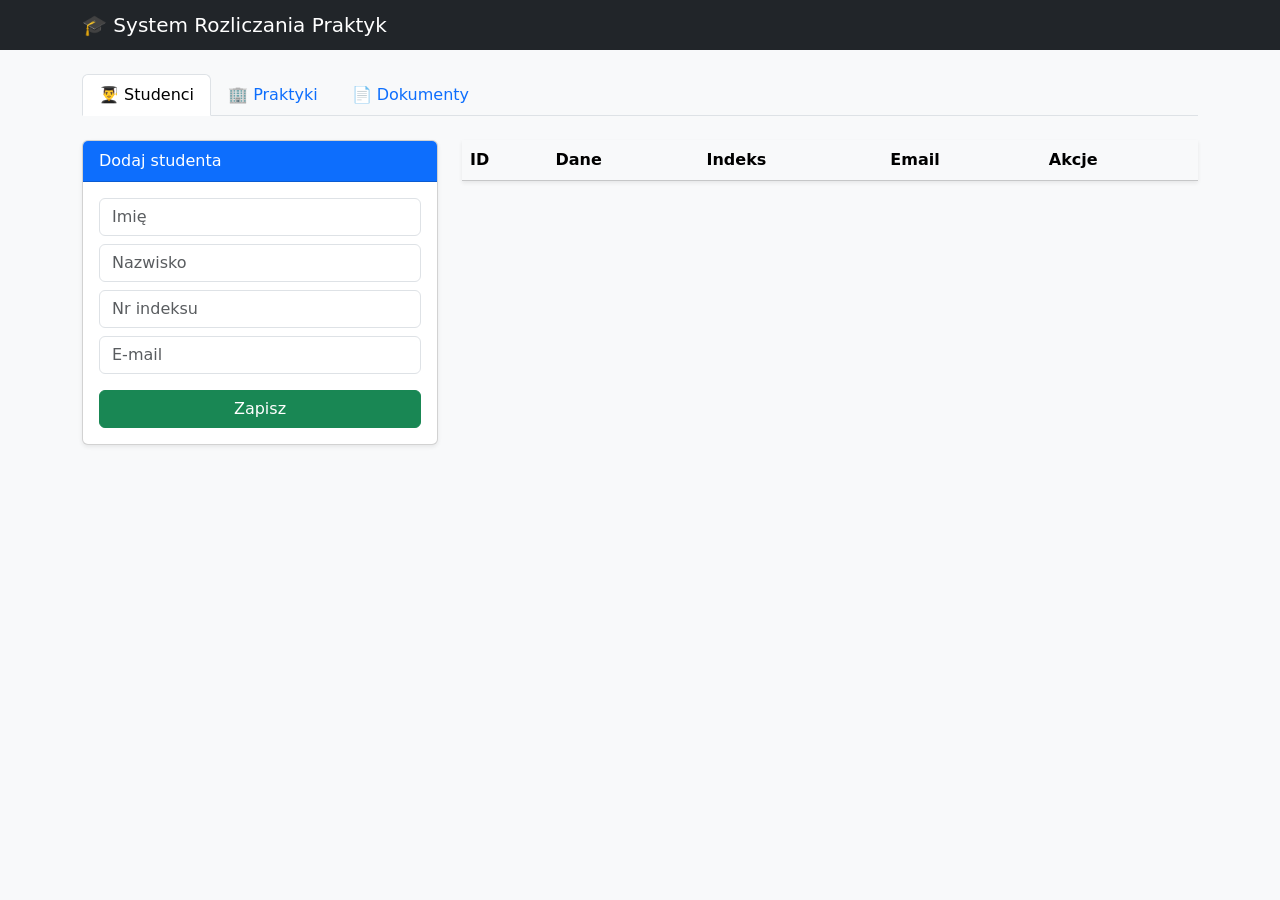
==== frontend/index.html @ d11757bc "Add basic dashboard" ====
<!DOCTYPE html>
<html lang="pl">
<head>
    <meta charset="UTF-8">
    <meta name="viewport" content="width=device-width, initial-scale=1.0">
    <title>System Praktyk - Pełny Dashboard</title>
    <link href="https://cdn.jsdelivr.net/npm/bootstrap@5.3.0/dist/css/bootstrap.min.css" rel="stylesheet">
</head>
<body class="bg-light">
    <nav class="navbar navbar-dark bg-dark mb-4">
        <div class="container">
            <span class="navbar-brand mb-0 h1">🎓 System Rozliczania Praktyk</span>
        </div>
    </nav>

    <div class="container">
        <div id="alert-container"></div>

        <ul class="nav nav-tabs mb-4" id="myTab" role="tablist">
            <li class="nav-item" role="presentation">
                <button class="nav-link active" id="students-tab" data-bs-toggle="tab" data-bs-target="#students" type="button" role="tab">👨‍🎓 Studenci</button>
            </li>
            <li class="nav-item" role="presentation">
                <button class="nav-link" id="internships-tab" data-bs-toggle="tab" data-bs-target="#internships" type="button" role="tab">🏢 Praktyki</button>
            </li>
            <li class="nav-item" role="presentation">
                <button class="nav-link" id="documents-tab" data-bs-toggle="tab" data-bs-target="#documents" type="button" role="tab">📄 Dokumenty</button>
            </li>
        </ul>

        <div class="tab-content" id="myTabContent">
            
            <div class="tab-pane fade show active" id="students" role="tabpanel">
                <div class="row">
                    <div class="col-md-4 mb-4">
                        <div class="card shadow-sm">
                            <div class="card-header bg-primary text-white">Dodaj studenta</div>
                            <div class="card-body">
                                <form id="student-form">
                                    <input type="text" class="form-control mb-2" id="s_imie" placeholder="Imię" required>
                                    <input type="text" class="form-control mb-2" id="s_nazwisko" placeholder="Nazwisko" required>
                                    <input type="text" class="form-control mb-2" id="s_indeks" placeholder="Nr indeksu" required>
                                    <input type="email" class="form-control mb-3" id="s_email" placeholder="E-mail" required>
                                    <button type="submit" class="btn btn-success w-100">Zapisz</button>
                                </form>
                            </div>
                        </div>
                    </div>
                    <div class="col-md-8">
                        <table class="table table-hover bg-white shadow-sm">
                            <thead class="table-light"><tr><th>ID</th><th>Dane</th><th>Indeks</th><th>Email</th><th>Akcje</th></tr></thead>
                            <tbody id="students-table-body"></tbody>
                        </table>
                    </div>
                </div>
            </div>

            <div class="tab-pane fade" id="internships" role="tabpanel">
                <div class="row">
                    <div class="col-md-4 mb-4">
                        <div class="card shadow-sm">
                            <div class="card-header bg-primary text-white">Dodaj praktykę</div>
                            <div class="card-body">
                                <form id="internship-form">
                                    <input type="number" class="form-control mb-2" id="p_student_id" placeholder="ID Studenta" required>
                                    <input type="text" class="form-control mb-2" id="p_firma" placeholder="Nazwa firmy" required>
                                    <input type="date" class="form-control mb-2" id="p_od" required>
                                    <input type="date" class="form-control mb-3" id="p_do" required>
                                    <button type="submit" class="btn btn-success w-100">Zapisz</button>
                                </form>
                            </div>
                        </div>
                    </div>
                    <div class="col-md-8">
                        <table class="table table-hover bg-white shadow-sm">
                            <thead class="table-light"><tr><th>ID</th><th>Firma</th><th>Okres</th><th>Status</th><th>Akcje</th></tr></thead>
                            <tbody id="internships-table-body"></tbody>
                        </table>
                    </div>
                </div>
            </div>

            <div class="tab-pane fade" id="documents" role="tabpanel">
                <div class="row">
                    <div class="col-md-4 mb-4">
                        <div class="card shadow-sm">
                            <div class="card-header bg-primary text-white">Prześlij dokument</div>
                            <div class="card-body">
                                <form id="document-form">
                                    <input type="number" class="form-control mb-2" id="d_praktyka_id" placeholder="ID Praktyki" required>
                                    <input type="text" class="form-control mb-2" id="d_nazwa" placeholder="Nazwa pliku (np. skan.pdf)" required>
                                    <select class="form-select mb-3" id="d_typ" required>
                                        <option value="">Wybierz typ...</option>
                                        <option value="Skierowanie">Skierowanie</option>
                                        <option value="Umowa">Umowa</option>
                                        <option value="Sprawozdanie">Sprawozdanie</option>
                                    </select>
                                    <button type="submit" class="btn btn-success w-100">Zapisz</button>
                                </form>
                            </div>
                        </div>
                    </div>
                    <div class="col-md-8">
                        <table class="table table-hover bg-white shadow-sm">
                            <thead class="table-light"><tr><th>ID</th><th>ID Praktyki</th><th>Nazwa</th><th>Typ</th><th>Akcje</th></tr></thead>
                            <tbody id="documents-table-body"></tbody>
                        </table>
                    </div>
                </div>
            </div>

        </div>
    </div>

    <script src="https://cdn.jsdelivr.net/npm/bootstrap@5.3.0/dist/js/bootstrap.bundle.min.js"></script>
    <script src="app.js"></script>
</body>
</html>
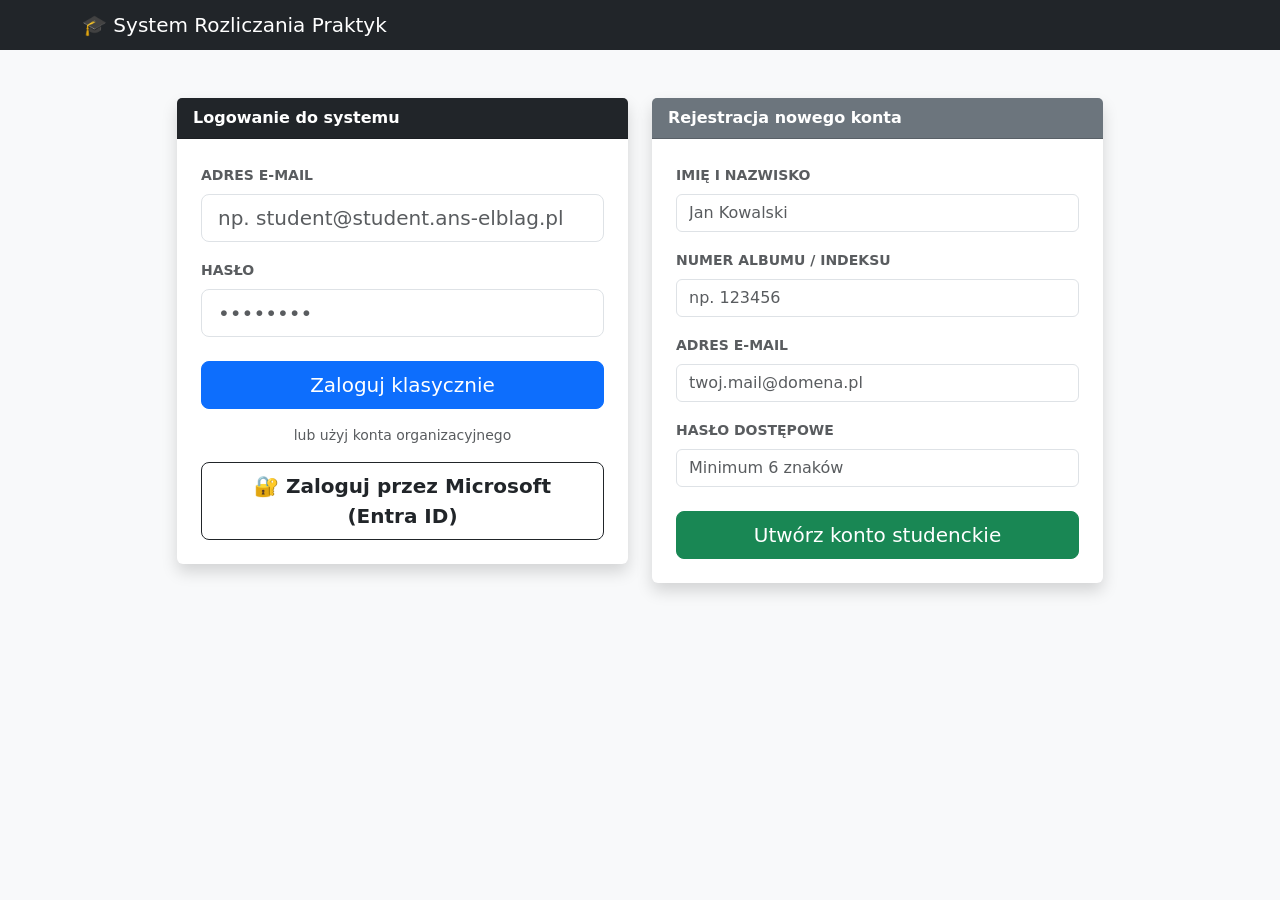
==== commit ff513d57: "Update frontend" ====
--- a/frontend/index.html
+++ b/frontend/index.html
@@ -1,118 +1,662 @@
-<!DOCTYPE html>
+<!doctype html>
 <html lang="pl">
-<head>
-    <meta charset="UTF-8">
-    <meta name="viewport" content="width=device-width, initial-scale=1.0">
-    <title>System Praktyk - Pełny Dashboard</title>
-    <link href="https://cdn.jsdelivr.net/npm/bootstrap@5.3.0/dist/css/bootstrap.min.css" rel="stylesheet">
-</head>
-<body class="bg-light">
+  <head>
+    <meta charset="UTF-8" />
+    <meta name="viewport" content="width=device-width, initial-scale=1.0" />
+    <title>System Obsługi Praktyk Zawodowych</title>
+    <link
+      href="https://cdn.jsdelivr.net/npm/bootstrap@5.3.0/dist/css/bootstrap.min.css"
+      rel="stylesheet"
+    />
+    <style>
+      /* Styl zapobiegający mignięciu interfejsu przed sprawdzeniem sesji */
+      #auth-container,
+      #dashboard-container {
+        display: none;
+      }
+    </style>
+  </head>
+  <body class="bg-light">
     <nav class="navbar navbar-dark bg-dark mb-4">
-        <div class="container">
-            <span class="navbar-brand mb-0 h1">🎓 System Rozliczania Praktyk</span>
+      <div class="container d-flex justify-content-between align-items-center">
+        <span class="navbar-brand mb-0 h1">🎓 System Rozliczania Praktyk</span>
+        <div id="user-profile-badge" style="display: none">
+          <span class="text-white me-3" id="user-display-name"></span>
+          <a
+            href="http://localhost:5000/auth/logout"
+            class="btn btn-sm btn-outline-danger"
+            >Wyloguj się</a
+          >
         </div>
+      </div>
     </nav>
 
     <div class="container">
-        <div id="alert-container"></div>
-
+      <div id="alert-container"></div>
+
+      <div id="auth-container" class="row justify-content-center mt-5">
+        <div class="col-md-5 mb-4">
+          <div class="card shadow border-0">
+            <div class="card-header bg-dark text-white fw-bold">
+              Logowanie do systemu
+            </div>
+            <div class="card-body p-4">
+              <form id="local-login-form">
+                <div class="mb-3">
+                  <label class="form-label text-muted small fw-bold"
+                    >ADRES E-MAIL</label
+                  >
+                  <input
+                    type="email"
+                    id="login_email"
+                    class="form-control form-control-lg"
+                    placeholder="np. student@student.ans-elblag.pl"
+                    required
+                  />
+                </div>
+                <div class="mb-4">
+                  <label class="form-label text-muted small fw-bold"
+                    >HASŁO</label
+                  >
+                  <input
+                    type="password"
+                    id="login_pass"
+                    class="form-control form-control-lg"
+                    placeholder="••••••••"
+                    required
+                  />
+                </div>
+                <button type="submit" class="btn btn-primary btn-lg w-100 mb-3">
+                  Zaloguj klasycznie
+                </button>
+              </form>
+              <div class="text-center text-muted small mb-3">
+                lub użyj konta organizacyjnego
+              </div>
+              <a
+                href="http://localhost:5000/auth/login/microsoft"
+                class="btn btn-outline-dark btn-lg w-100 fw-bold d-flex align-items-center justify-content-center"
+              >
+                🔐 Zaloguj przez Microsoft (Entra ID)
+              </a>
+            </div>
+          </div>
+        </div>
+        <div class="col-md-5">
+          <div class="card shadow border-0">
+            <div class="card-header bg-secondary text-white fw-bold">
+              Rejestracja nowego konta
+            </div>
+            <div class="card-body p-4">
+              <form id="register-form">
+                <div class="mb-3">
+                  <label class="form-label text-muted small fw-bold"
+                    >IMIĘ I NAZWISKO</label
+                  >
+                  <input
+                    type="text"
+                    id="reg_name"
+                    class="form-control"
+                    placeholder="Jan Kowalski"
+                    required
+                  />
+                </div>
+                <div class="mb-3">
+                  <label class="form-label text-muted small fw-bold"
+                    >NUMER ALBUMU / INDEKSU</label
+                  >
+                  <input
+                    type="text"
+                    id="reg_indeks"
+                    class="form-control"
+                    placeholder="np. 123456"
+                    required
+                  />
+                </div>
+                <div class="mb-3">
+                  <label class="form-label text-muted small fw-bold"
+                    >ADRES E-MAIL</label
+                  >
+                  <input
+                    type="email"
+                    id="reg_email"
+                    class="form-control"
+                    placeholder="twoj.mail@domena.pl"
+                    required
+                  />
+                </div>
+                <div class="mb-4">
+                  <label class="form-label text-muted small fw-bold"
+                    >HASŁO DOSTĘPOWE</label
+                  >
+                  <input
+                    type="password"
+                    id="reg_pass"
+                    class="form-control"
+                    placeholder="Minimum 6 znaków"
+                    minlength="6"
+                    required
+                  />
+                </div>
+                <button type="submit" class="btn btn-success btn-lg w-100">
+                  Utwórz konto studenckie
+                </button>
+              </form>
+            </div>
+          </div>
+        </div>
+      </div>
+
+      <div id="dashboard-container">
         <ul class="nav nav-tabs mb-4" id="myTab" role="tablist">
-            <li class="nav-item" role="presentation">
-                <button class="nav-link active" id="students-tab" data-bs-toggle="tab" data-bs-target="#students" type="button" role="tab">👨‍🎓 Studenci</button>
-            </li>
-            <li class="nav-item" role="presentation">
-                <button class="nav-link" id="internships-tab" data-bs-toggle="tab" data-bs-target="#internships" type="button" role="tab">🏢 Praktyki</button>
-            </li>
-            <li class="nav-item" role="presentation">
-                <button class="nav-link" id="documents-tab" data-bs-toggle="tab" data-bs-target="#documents" type="button" role="tab">📄 Dokumenty</button>
-            </li>
+          <li class="nav-item" id="tab-students-li">
+            <button
+              class="nav-link active"
+              data-bs-toggle="tab"
+              data-bs-target="#students"
+            >
+              👨‍🎓 Studenci
+            </button>
+          </li>
+          <li class="nav-item">
+            <button
+              class="nav-link"
+              id="tab-internships-btn"
+              data-bs-toggle="tab"
+              data-bs-target="#internships"
+            >
+              🏢 Praktyki
+            </button>
+          </li>
+          <li class="nav-item">
+            <button
+              class="nav-link"
+              data-bs-toggle="tab"
+              data-bs-target="#documents"
+            >
+              📄 Dokumenty
+            </button>
+          </li>
+          <li class="nav-item">
+            <button
+              class="nav-link"
+              data-bs-toggle="tab"
+              data-bs-target="#journal"
+            >
+              📖 Dziennik
+            </button>
+          </li>
+          <li class="nav-item">
+            <button
+              class="nav-link"
+              data-bs-toggle="tab"
+              data-bs-target="#outcomes"
+            >
+              🎯 Efekty Uczenia
+            </button>
+          </li>
         </ul>
 
         <div class="tab-content" id="myTabContent">
-            
-            <div class="tab-pane fade show active" id="students" role="tabpanel">
-                <div class="row">
-                    <div class="col-md-4 mb-4">
-                        <div class="card shadow-sm">
-                            <div class="card-header bg-primary text-white">Dodaj studenta</div>
-                            <div class="card-body">
-                                <form id="student-form">
-                                    <input type="text" class="form-control mb-2" id="s_imie" placeholder="Imię" required>
-                                    <input type="text" class="form-control mb-2" id="s_nazwisko" placeholder="Nazwisko" required>
-                                    <input type="text" class="form-control mb-2" id="s_indeks" placeholder="Nr indeksu" required>
-                                    <input type="email" class="form-control mb-3" id="s_email" placeholder="E-mail" required>
-                                    <button type="submit" class="btn btn-success w-100">Zapisz</button>
-                                </form>
-                            </div>
-                        </div>
-                    </div>
-                    <div class="col-md-8">
-                        <table class="table table-hover bg-white shadow-sm">
-                            <thead class="table-light"><tr><th>ID</th><th>Dane</th><th>Indeks</th><th>Email</th><th>Akcje</th></tr></thead>
-                            <tbody id="students-table-body"></tbody>
-                        </table>
-                    </div>
-                </div>
-            </div>
-
-            <div class="tab-pane fade" id="internships" role="tabpanel">
-                <div class="row">
-                    <div class="col-md-4 mb-4">
-                        <div class="card shadow-sm">
-                            <div class="card-header bg-primary text-white">Dodaj praktykę</div>
-                            <div class="card-body">
-                                <form id="internship-form">
-                                    <input type="number" class="form-control mb-2" id="p_student_id" placeholder="ID Studenta" required>
-                                    <input type="text" class="form-control mb-2" id="p_firma" placeholder="Nazwa firmy" required>
-                                    <input type="date" class="form-control mb-2" id="p_od" required>
-                                    <input type="date" class="form-control mb-3" id="p_do" required>
-                                    <button type="submit" class="btn btn-success w-100">Zapisz</button>
-                                </form>
-                            </div>
-                        </div>
-                    </div>
-                    <div class="col-md-8">
-                        <table class="table table-hover bg-white shadow-sm">
-                            <thead class="table-light"><tr><th>ID</th><th>Firma</th><th>Okres</th><th>Status</th><th>Akcje</th></tr></thead>
-                            <tbody id="internships-table-body"></tbody>
-                        </table>
-                    </div>
-                </div>
-            </div>
-
-            <div class="tab-pane fade" id="documents" role="tabpanel">
-                <div class="row">
-                    <div class="col-md-4 mb-4">
-                        <div class="card shadow-sm">
-                            <div class="card-header bg-primary text-white">Prześlij dokument</div>
-                            <div class="card-body">
-                                <form id="document-form">
-                                    <input type="number" class="form-control mb-2" id="d_praktyka_id" placeholder="ID Praktyki" required>
-                                    <input type="text" class="form-control mb-2" id="d_nazwa" placeholder="Nazwa pliku (np. skan.pdf)" required>
-                                    <select class="form-select mb-3" id="d_typ" required>
-                                        <option value="">Wybierz typ...</option>
-                                        <option value="Skierowanie">Skierowanie</option>
-                                        <option value="Umowa">Umowa</option>
-                                        <option value="Sprawozdanie">Sprawozdanie</option>
-                                    </select>
-                                    <button type="submit" class="btn btn-success w-100">Zapisz</button>
-                                </form>
-                            </div>
-                        </div>
-                    </div>
-                    <div class="col-md-8">
-                        <table class="table table-hover bg-white shadow-sm">
-                            <thead class="table-light"><tr><th>ID</th><th>ID Praktyki</th><th>Nazwa</th><th>Typ</th><th>Akcje</th></tr></thead>
-                            <tbody id="documents-table-body"></tbody>
-                        </table>
-                    </div>
-                </div>
-            </div>
-
+          <div class="tab-pane fade show active" id="students" role="tabpanel">
+            <div class="row">
+              <div class="col-md-4 mb-4">
+                <div class="card shadow-sm border-0">
+                  <div class="card-header bg-primary text-white fw-bold">
+                    Dodaj nowego studenta
+                  </div>
+                  <div class="card-body">
+                    <form id="student-form">
+                      <div class="mb-2">
+                        <input
+                          type="text"
+                          class="form-control"
+                          id="s_imie"
+                          placeholder="Imię"
+                          required
+                        />
+                      </div>
+                      <div class="mb-2">
+                        <input
+                          type="text"
+                          class="form-control"
+                          id="s_nazwisko"
+                          placeholder="Nazwisko"
+                          required
+                        />
+                      </div>
+                      <div class="mb-2">
+                        <input
+                          type="text"
+                          class="form-control"
+                          id="s_indeks"
+                          placeholder="Nr indeksu / Albumu"
+                          required
+                        />
+                      </div>
+                      <div class="mb-3">
+                        <input
+                          type="email"
+                          class="form-control"
+                          id="s_email"
+                          placeholder="Adres e-mail"
+                          required
+                        />
+                      </div>
+                      <button type="submit" class="btn btn-success w-100">
+                        Zapisz studenta
+                      </button>
+                    </form>
+                  </div>
+                </div>
+              </div>
+              <div class="col-md-8">
+                <div class="table-responsive">
+                  <table class="table table-hover bg-white shadow-sm rounded">
+                    <thead class="table-dark">
+                      <tr>
+                        <th>ID</th>
+                        <th>Student</th>
+                        <th>Indeks</th>
+                        <th>Email</th>
+                        <th>Akcje</th>
+                      </tr>
+                    </thead>
+                    <tbody id="students-table-body"></tbody>
+                  </table>
+                </div>
+              </div>
+            </div>
+          </div>
+
+          <div class="tab-pane fade" id="internships" role="tabpanel">
+            <div class="row">
+              <div class="col-md-4 mb-4">
+                <div class="card shadow-sm border-0">
+                  <div class="card-header bg-primary text-white fw-bold">
+                    Zgłoś nową praktykę
+                  </div>
+                  <div class="card-body">
+                    <form id="internship-form">
+                      <div class="mb-2" id="p_student_id_wrapper">
+                        <label class="form-label small text-muted"
+                          >ID STUDENTA</label
+                        >
+                        <input
+                          type="number"
+                          class="form-control"
+                          id="p_student_id"
+                          placeholder="np. 1"
+                          required
+                        />
+                      </div>
+                      <div class="mb-2">
+                        <label class="form-label small text-muted"
+                          >NAZWA FIRMY / ZAKŁADU</label
+                        >
+                        <input
+                          type="text"
+                          class="form-control"
+                          id="p_firma"
+                          placeholder="ABC Software Sp. z o.o."
+                          required
+                        />
+                      </div>
+                      <div class="mb-2">
+                        <label class="form-label small text-muted"
+                          >DATA ROZPOCZĘCIA</label
+                        >
+                        <input
+                          type="date"
+                          class="form-control"
+                          id="p_od"
+                          required
+                        />
+                      </div>
+                      <div class="mb-3">
+                        <label class="form-label small text-muted"
+                          >DATA ZAKOŃCZENIA</label
+                        >
+                        <input
+                          type="date"
+                          class="form-control"
+                          id="p_do"
+                          required
+                        />
+                      </div>
+                      <button type="submit" class="btn btn-success w-100">
+                        Utwórz wniosek
+                      </button>
+                    </form>
+                  </div>
+                </div>
+              </div>
+              <div class="col-md-8">
+                <div class="table-responsive">
+                  <table class="table table-hover bg-white shadow-sm rounded">
+                    <thead class="table-dark">
+                      <tr>
+                        <th>ID</th>
+                        <th>Miejsce i Student</th>
+                        <th>Okres realizacji</th>
+                        <th>Status</th>
+                        <th>Zarządzanie / Dokumenty</th>
+                      </tr>
+                    </thead>
+                    <tbody id="internships-table-body"></tbody>
+                  </table>
+                </div>
+              </div>
+            </div>
+          </div>
+
+          <div class="tab-pane fade" id="documents" role="tabpanel">
+            <div class="row">
+              <div class="col-md-4 mb-4">
+                <div class="card shadow-sm border-0">
+                  <div class="card-header bg-primary text-white fw-bold">
+                    Dołącz formalny dokument
+                  </div>
+                  <div class="card-body">
+                    <form id="document-form">
+                      <div class="mb-2">
+                        <input
+                          type="number"
+                          class="form-control"
+                          id="d_praktyka_id"
+                          placeholder="ID Praktyki"
+                          required
+                        />
+                      </div>
+                      <div class="mb-2">
+                        <input
+                          type="text"
+                          class="form-control"
+                          id="d_nazwa"
+                          placeholder="Nazwa pliku (np. skierowanie.pdf)"
+                          required
+                        />
+                      </div>
+                      <div class="mb-3">
+                        <select class="form-select" id="d_typ" required>
+                          <option value="">-- Wybierz typ dokumentu --</option>
+                          <option value="Skierowanie">
+                            Skierowanie na praktykę
+                          </option>
+                          <option value="Umowa">Porozumienie / Umowa</option>
+                          <option value="Sprawozdanie">
+                            Sprawozdanie końcowe
+                          </option>
+                        </select>
+                      </div>
+                      <button type="submit" class="btn btn-success w-100">
+                        Prześlij plik
+                      </button>
+                    </form>
+                  </div>
+                </div>
+              </div>
+              <div class="col-md-8">
+                <div class="table-responsive">
+                  <table class="table table-hover bg-white shadow-sm rounded">
+                    <thead class="table-dark">
+                      <tr>
+                        <th>ID</th>
+                        <th>ID Praktyki</th>
+                        <th>Nazwa dokumentu</th>
+                        <th>Typ</th>
+                        <th>Akcje</th>
+                      </tr>
+                    </thead>
+                    <tbody id="documents-table-body"></tbody>
+                  </table>
+                </div>
+              </div>
+            </div>
+          </div>
+
+          <div class="tab-pane fade" id="journal" role="tabpanel">
+            <div class="row">
+              <div class="col-md-4 mb-4">
+                <div class="card shadow-sm border-0">
+                  <div class="card-header bg-warning text-dark fw-bold">
+                    Dodaj wpis do dziennika
+                  </div>
+                  <div class="card-body">
+                    <form id="journal-form">
+                      <div class="mb-2">
+                        <input
+                          type="number"
+                          class="form-control"
+                          id="j_praktyka_id"
+                          placeholder="ID Praktyki"
+                          required
+                        />
+                      </div>
+                      <div class="mb-2">
+                        <input
+                          type="date"
+                          class="form-control"
+                          id="j_data"
+                          required
+                        />
+                      </div>
+                      <div class="mb-2">
+                        <input
+                          type="number"
+                          class="form-control"
+                          id="j_godziny"
+                          placeholder="Liczba godzin (max 8)"
+                          max="8"
+                          required
+                        />
+                      </div>
+                      <div class="mb-3">
+                        <textarea
+                          class="form-control"
+                          id="j_opis"
+                          rows="3"
+                          placeholder="Opis wykonywanych prac i zadań..."
+                          required
+                          minlength="10"
+                        ></textarea>
+                      </div>
+                      <button
+                        type="submit"
+                        class="btn btn-warning w-100 fw-bold"
+                      >
+                        Zapisz dzień roboczy
+                      </button>
+                    </form>
+                  </div>
+                </div>
+              </div>
+              <div class="col-md-8">
+                <div class="table-responsive">
+                  <table class="table table-hover bg-white shadow-sm rounded">
+                    <thead class="table-dark">
+                      <tr>
+                        <th>ID</th>
+                        <th>ID Praktyki</th>
+                        <th>Data</th>
+                        <th>Godziny</th>
+                        <th>Szczegółowy opis prac</th>
+                      </tr>
+                    </thead>
+                    <tbody id="journal-table-body"></tbody>
+                  </table>
+                </div>
+              </div>
+            </div>
+          </div>
+
+          <div class="tab-pane fade" id="outcomes" role="tabpanel">
+            <div class="row">
+              <div class="col-md-5 mb-4">
+                <div class="card shadow-sm border-0">
+                  <div class="card-header bg-info text-white fw-bold">
+                    Weryfikacja efektów kształcenia [Zał. 4]
+                  </div>
+                  <div class="card-body">
+                    <form id="outcome-form">
+                      <div class="mb-3">
+                        <label class="form-label small fw-bold text-muted"
+                          >ID PRAKTYKI</label
+                        >
+                        <input
+                          type="number"
+                          class="form-control"
+                          id="o_praktyka_id"
+                          placeholder="np. 1"
+                          required
+                        />
+                      </div>
+                      <div class="mb-3">
+                        <label class="form-label small fw-bold text-muted"
+                          >EFEKT KSZTAŁCENIA (REGULAMIN IIS)</label
+                        >
+                        <select
+                          class="form-select text-truncate"
+                          id="o_efekt_id"
+                          required
+                        >
+                          <option value="">
+                            -- Wybierz efekt kształcenia --
+                          </option>
+                          <option value="01">
+                            01. Wiedza inżynierska i normy techniczne
+                          </option>
+                          <option value="02">
+                            02. Technologie, narzędzia i sprzęt IT
+                          </option>
+                          <option value="03">
+                            03. Skutki prawne, ekonomiczne i prawo autorskie
+                          </option>
+                          <option value="04">
+                            04. Zasady bezpieczeństwa pracy i ergonomia
+                          </option>
+                          <option value="05">
+                            05. Pozyskiwanie informacji z literatury (PL/EN)
+                          </option>
+                          <option value="06">
+                            06. Rozwój kompetencji (sprzęt, sieci, soft)
+                          </option>
+                          <option value="07">
+                            07. Opracowywanie dokumentacji i prezentacja
+                          </option>
+                          <option value="08">
+                            08. Identyfikacja i rozwiązywanie problemów IT
+                          </option>
+                          <option value="09">
+                            09. Zadania inżynierskie, aspekty etyczne
+                          </option>
+                          <option value="10">
+                            10. Praca w zespole branży IT
+                          </option>
+                          <option value="11">
+                            11. Etyka zawodowa i współpraca z ekspertami
+                          </option>
+                          <option value="12">
+                            12. Komunikacja z osobami spoza branży
+                          </option>
+                          <option value="13">
+                            13. Tempo deaktualizacji wiedzy i skutki społeczne
+                          </option>
+                        </select>
+                      </div>
+                      <div class="mb-4">
+                        <label class="form-label small fw-bold text-muted"
+                          >DECYZJA OPIEKUNA</label
+                        >
+                        <select
+                          class="form-select fw-bold"
+                          id="o_status"
+                          required
+                        >
+                          <option value="Uzyskał" class="text-success">
+                            Uzyskał/a
+                          </option>
+                          <option value="Nie uzyskał" class="text-danger">
+                            Nie uzyskał/a
+                          </option>
+                        </select>
+                      </div>
+                      <button
+                        type="submit"
+                        class="btn btn-info w-100 text-white fw-bold"
+                      >
+                        Zatwierdź efekt
+                      </button>
+                    </form>
+                  </div>
+                </div>
+              </div>
+              <div class="col-md-7">
+                <div class="table-responsive">
+                  <table class="table table-hover bg-white shadow-sm rounded">
+                    <thead class="table-dark">
+                      <tr>
+                        <th>ID</th>
+                        <th>Praktyka ID</th>
+                        <th>Kod Efektu</th>
+                        <th>Status</th>
+                        <th>Akcje</th>
+                      </tr>
+                    </thead>
+                    <tbody id="outcomes-table-body"></tbody>
+                  </table>
+                </div>
+              </div>
+            </div>
+          </div>
         </div>
+      </div>
+      <div class="modal fade" id="editInternshipModal" tabindex="-1">
+        <div class="modal-dialog">
+          <div class="modal-content border-0 shadow-lg">
+            <div class="modal-header bg-dark text-white">
+              <h5 class="modal-title fw-bold">Modyfikacja statusu praktyki</h5>
+              <button
+                type="button"
+                class="btn-close btn-close-white"
+                data-bs-dismiss="modal"
+              ></button>
+            </div>
+            <div class="modal-body p-4">
+              <form id="edit-internship-form">
+                <input type="hidden" id="edit_p_id" />
+                <div class="mb-3">
+                  <label class="form-label small fw-bold text-muted"
+                    >NAZWA FIRMY</label
+                  >
+                  <input
+                    type="text"
+                    class="form-control bg-light"
+                    id="edit_p_firma"
+                    readonly
+                    disabled
+                  />
+                </div>
+                <div class="mb-3">
+                  <label class="form-label small fw-bold text-muted"
+                    >STATUS WERYFIKACJI DOKUMENTÓW</label
+                  >
+                  <select class="form-select fw-bold" id="edit_p_status">
+                    <option value="Oczekująca">Oczekująca</option>
+                    <option value="W trakcie">W trakcie</option>
+                    <option value="Zakończona">Zakończona</option>
+                  </select>
+                </div>
+                <button type="submit" class="btn btn-primary w-100 mt-2 btn-lg">
+                  Zapisz aktualizację
+                </button>
+              </form>
+            </div>
+          </div>
+        </div>
+      </div>
     </div>
-
     <script src="https://cdn.jsdelivr.net/npm/bootstrap@5.3.0/dist/js/bootstrap.bundle.min.js"></script>
     <script src="app.js"></script>
-</body>
-</html>+  </body>
+</html>
